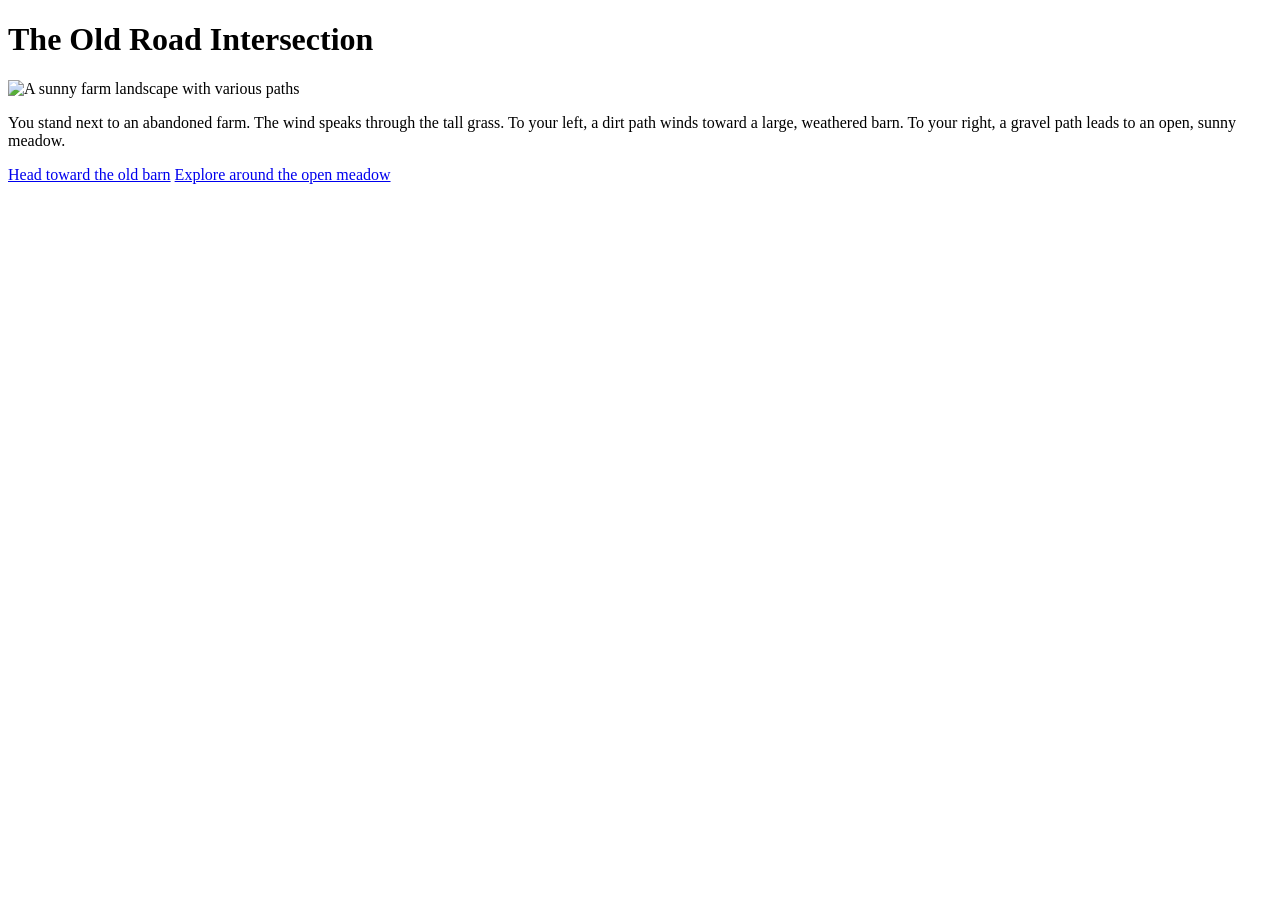
==== my-web project/index.html @ d8bd9f2a "Add files via upload" ====
<!DOCTYPE html>
<html lang="en">
<head>
  <meta charset="UTF-8">
  <title>The Mysterious Farmhouse - Start</title>
  <link rel="stylesheet" href="style.css">
</head>
<body>
  <div class="story-container">
    <h1>The Old Road Intersection</h1>
    <img class="story-image" src="images/barn.jpg" alt="A sunny farm landscape with various paths">
    <p>You stand next to an abandoned farm. The wind speaks through the tall grass. To your left, a dirt path winds toward a large, weathered barn. To your right, a gravel path leads to an open, sunny meadow.</p>

    <div class="choices">
      <a href="barn.html" class="choice-btn">Head toward the old barn</a>
      <a href="meadow.html" class="choice-btn">Explore around the open meadow</a>
    </div>
  </div>
</body>
</html>
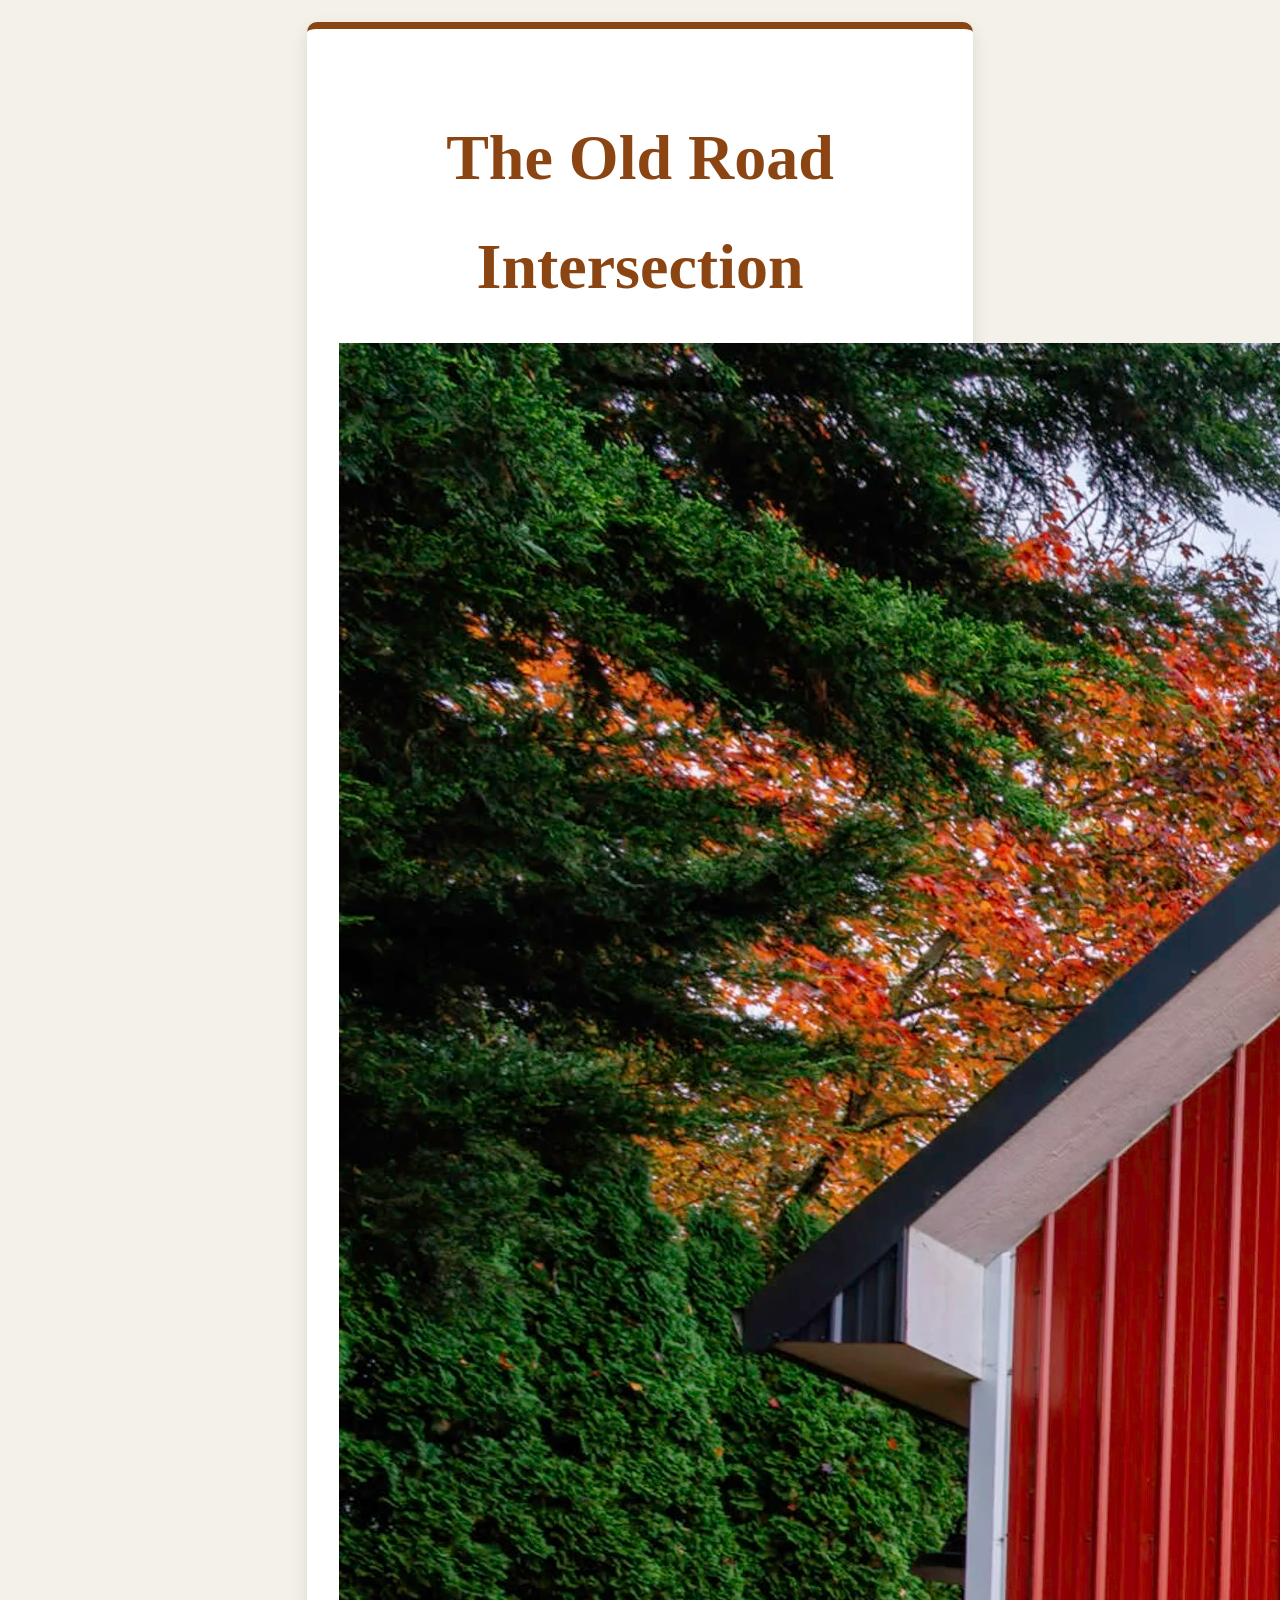
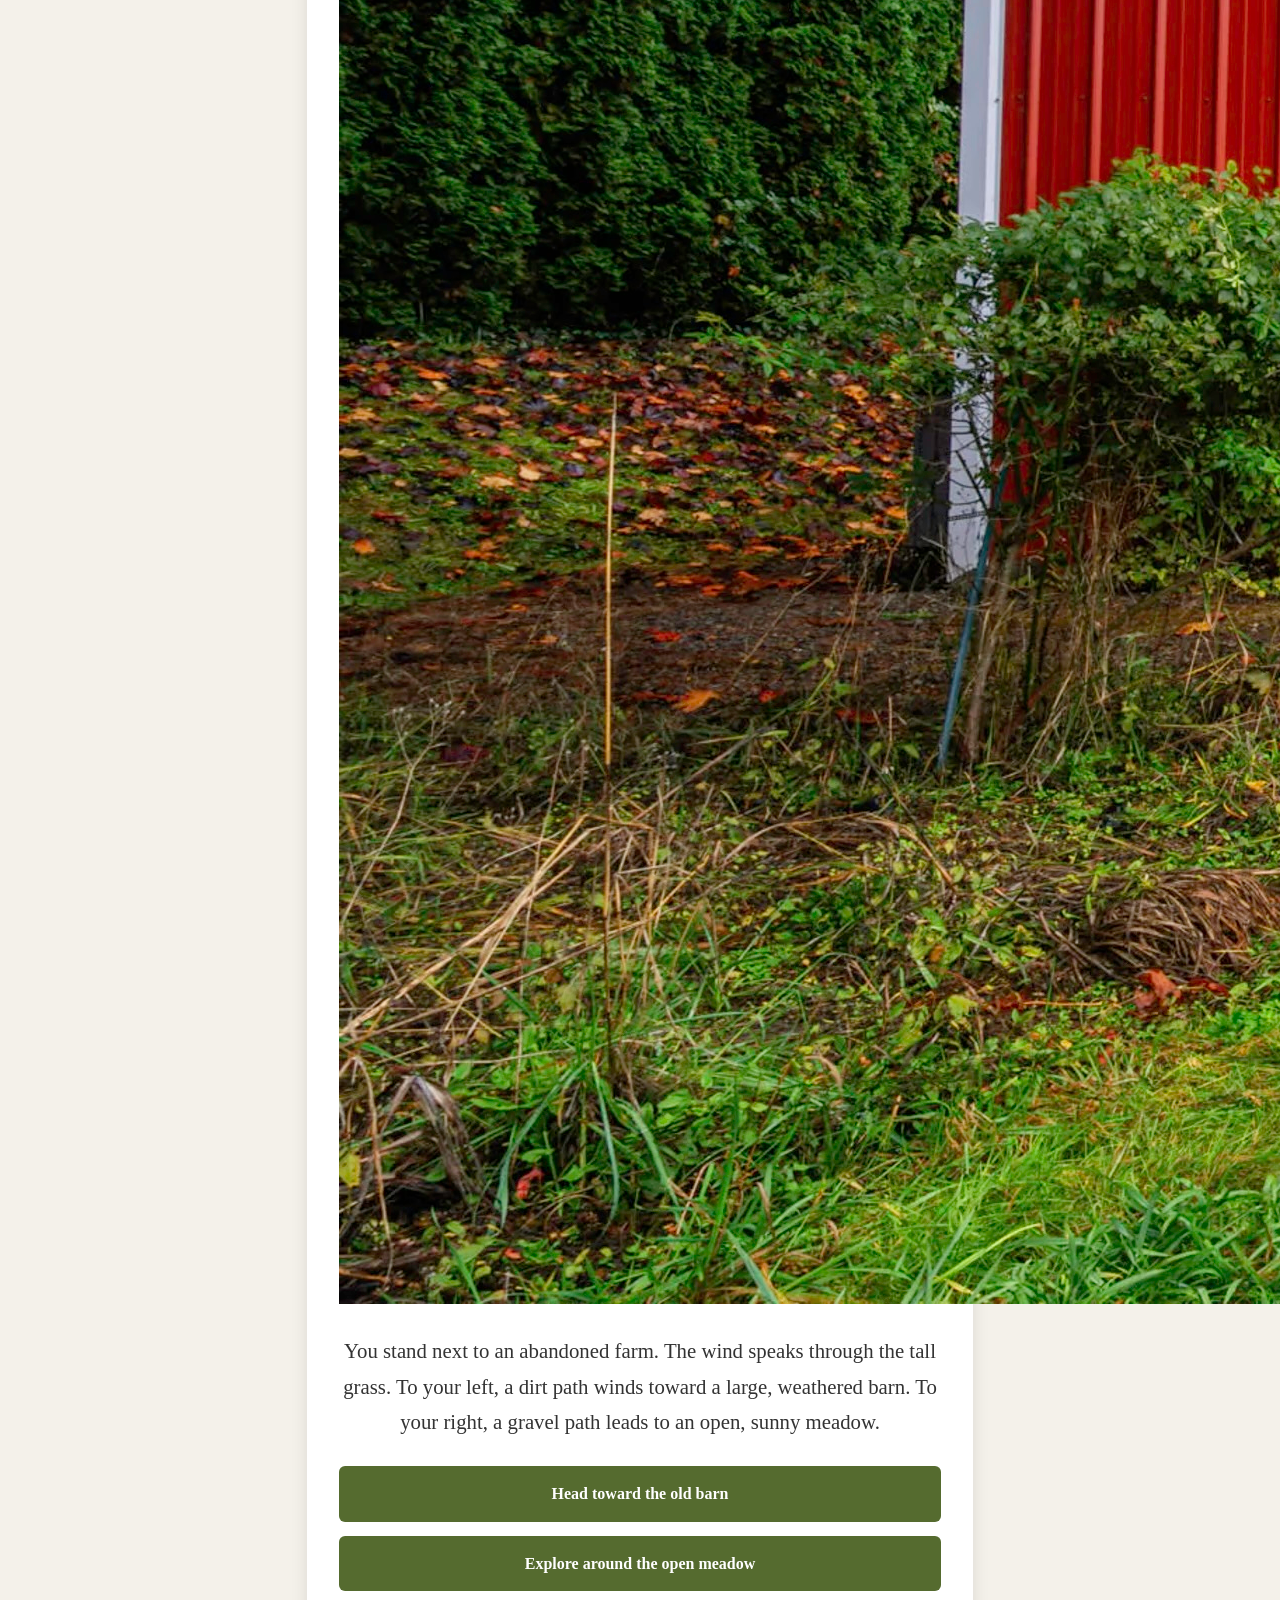
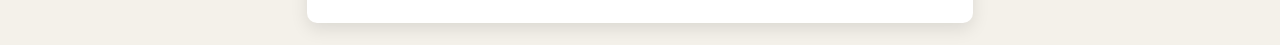
==== commit 83a15a7a: "Fix stylesheet and image paths in index.html" ====
--- a/my-web project/index.html
+++ b/my-web project/index.html
@@ -3,12 +3,12 @@
 <head>
   <meta charset="UTF-8">
   <title>The Mysterious Farmhouse - Start</title>
-  <link rel="stylesheet" href="style.css">
+  <link rel="stylesheet" href="assets/css/style.css">
 </head>
 <body>
   <div class="story-container">
     <h1>The Old Road Intersection</h1>
-    <img class="story-image" src="images/barn.jpg" alt="A sunny farm landscape with various paths">
+    <img class="story-image" src="assets/images/barn.jpg" alt="A sunny farm landscape with various paths">
     <p>You stand next to an abandoned farm. The wind speaks through the tall grass. To your left, a dirt path winds toward a large, weathered barn. To your right, a gravel path leads to an open, sunny meadow.</p>
 
     <div class="choices">
--- a/my-web project/assets/css/style.css
+++ b/my-web project/assets/css/style.css
@@ -0,0 +1,74 @@
+ body {
+  font-family: 'Georgia', serif;
+  background-color: #f4f1ea;
+  color: #333;
+  line-height: 1.7;
+  margin: 0;
+  padding: 22px;
+  display: flex;
+  justify-content: center;
+  align-items: center;
+  min-height: 102vh;
+}
+
+.story-container {
+  max-width: 602px;
+  background: #ffffff;
+  padding: 32px;
+  border-radius: 10px;
+  box-shadow: 0 6px 17px rgba(0, 0, 0, 0.1);
+  text-align: center;
+  border-top: 7px solid #8b4513;
+}
+
+h1 {
+  color: #8b4513;
+  font-size: 4rem;
+  margin-bottom: 22px;
+}
+
+p {
+  font-size: 1.3rem;
+  margin-bottom: 27px;
+}
+
+.story-img {
+  width: 100%;
+  max-height: 302px;
+  object-fit: cover;
+  border-radius: 8px;
+  margin-bottom: 22px;
+  border: 3px solid #ddd;
+}
+
+.choices {
+  display: flex;
+  flex-direction: column;
+  gap: 14px;
+}
+
+.choice-btn {
+  display: block;
+  background-color: #556b2f;
+  color: white;
+  text-decoration: none;
+  padding: 14px;
+  border-radius: 6px;
+  font-weight: bold;
+  transition: background 0.2s ease;
+}
+
+.choice-btn:hover {
+  background-color: #3d4f21;
+}
+
+.choice-btn.restart {
+  background-color: #a0522d;
+}
+
+.choice-btn.restart:hover {
+  background-color: #834022;
+}
+
+
+         
